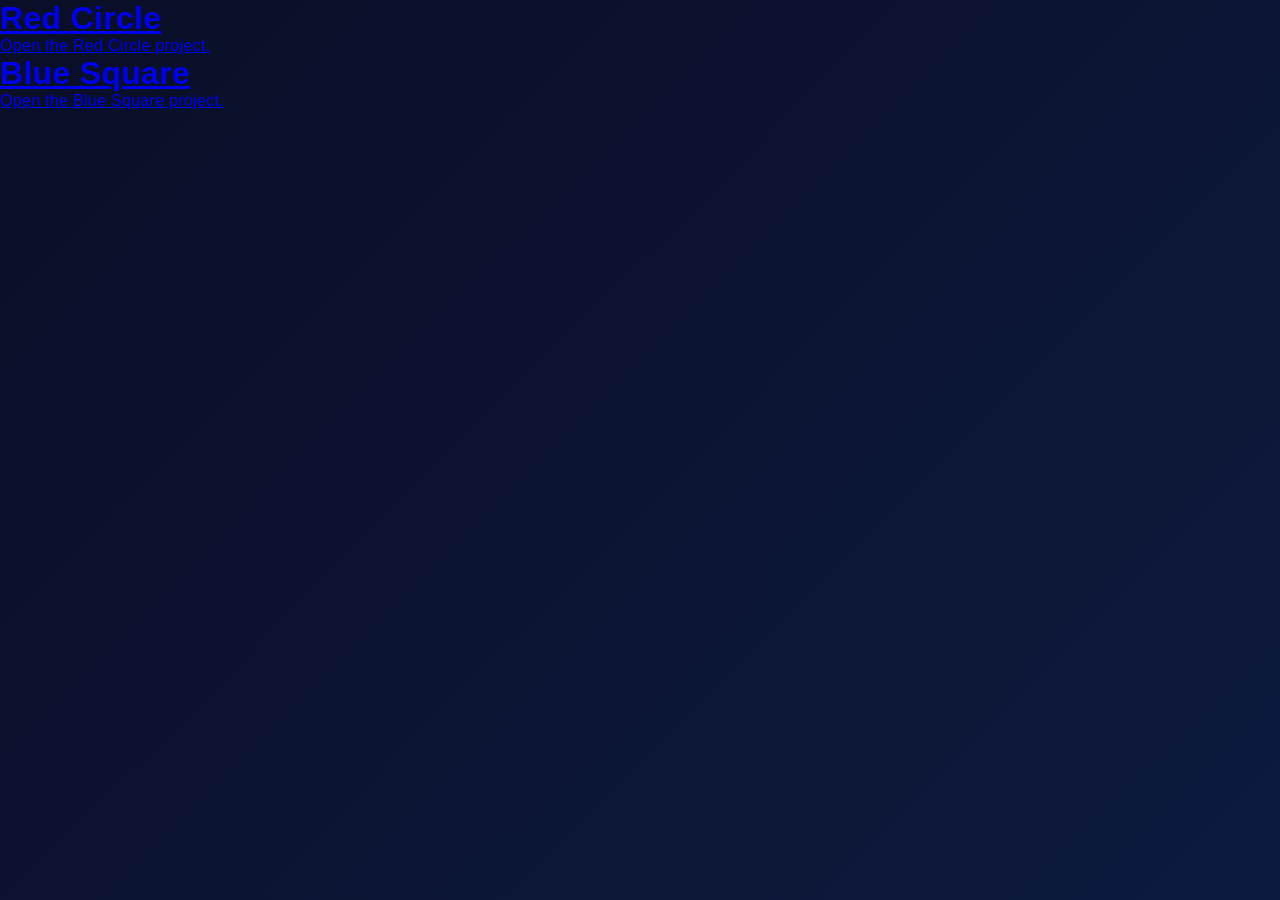
==== index.html @ 88da44d2 "Update index.html" ====
<!DOCTYPE html>
<html lang="en">
  <head>
    <meta charset="UTF-8" />
    <meta name="viewport" content="width=device-width, initial-scale=1.0" />
    <title>Project Launcher</title>
    <link rel="stylesheet" href="style.css" />
  </head>
  <body>
    <main class="cards">
      <a class="card" href="https://vero279.github.io/RedCircle/" target="_blank" rel="noreferrer noopener">
        <h1>Red Circle</h1>
        <p>Open the Red Circle project.</p>
      </a>
      <a class="card" href="https://vero279.github.io/BlueSquare/" target="_blank" rel="noreferrer noopener">
        <h1>Blue Square</h1>
        <p>Open the Blue Square project.</p>
      </a>
    </main>
  </body>
</html>
---- style.css ----
:root {
  /* Color Palette - Elegant Blue & Green Cold Tones */
  --color-bg-primary: #0a0e27;
  --color-bg-secondary: #0f1438;
  --color-bg-accent: #1a2847;
  --color-text-primary: #e8f0ff;
  --color-text-secondary: #a8b8d8;
  --color-accent-blue: #00bfff;
  --color-accent-cyan: #00d4ff;
  --color-accent-teal: #00c9b7;
  --color-accent-green: #2dd4bf;
  --color-grid: rgba(0, 191, 255, 0.04);
  --color-border: rgba(0, 191, 255, 0.12);
  --color-error: #ff6b6b;
  
  /* Glow Colors */
  --color-glow-blue: rgba(0, 191, 255, 0.3);
  --color-glow-teal: rgba(45, 212, 191, 0.2);

  /* Spacing */
  --spacing-unit: 8px;
  --spacing-sm: calc(var(--spacing-unit) * 1);
  --spacing-md: calc(var(--spacing-unit) * 2);
  --spacing-lg: calc(var(--spacing-unit) * 4);

  /* Typography */
  --font-family-mono: "Courier New", "Courier", monospace;
  --font-family-sans: -apple-system, BlinkMacSystemFont, "Segoe UI", Roboto, sans-serif;
  --font-size-xs: 11px;
  --font-size-sm: 14px;
  --font-size-base: 16px;
  --font-weight-regular: 400;
  --font-weight-medium: 500;
  --font-weight-semibold: 600;

  /* Dimensions */
  --btn-width: 260px;
  --btn-height: 72px;
  --btn-gap: var(--spacing-lg);
  --btn-corner-radius: 10px;
  --btn-accent-stripe-width: 3px;
  --grid-cols: 2;
  --grid-max-width: 600px;

  /* Transitions */
  --transition-fast: 150ms cubic-bezier(0.4, 0, 0.2, 1);
  --transition-base: 250ms cubic-bezier(0.4, 0, 0.2, 1);
  --transition-slow: 350ms cubic-bezier(0.4, 0, 0.2, 1);
}

* {
  margin: 0;
  padding: 0;
  box-sizing: border-box;
}

html,
body {
  width: 100%;
  height: 100%;
  background: linear-gradient(135deg, var(--color-bg-primary) 0%, #0d1a3e 100%);
  color: var(--color-text-primary);
  font-family: var(--font-family-sans);
  font-weight: var(--font-weight-regular);
  overflow-x: hidden;
  letter-spacing: 0.3px;
}

.app-container {
  width: 100%;
  height: 100%;
  display: flex;
  align-items: center;
  justify-content: center;
}

.canvas-wrapper {
  width: 100%;
  height: 100%;
  display: flex;
  align-items: center;
  justify-content: center;
}

.canvas-wrapper canvas {
  display: block;
  max-width: 100%;
  max-height: 100%;
}

.error-message {
  padding: var(--spacing-lg);
  background: linear-gradient(135deg, rgba(255, 107, 107, 0.1), rgba(255, 107, 107, 0.05));
  border: 1px solid var(--color-error);
  border-radius: var(--btn-corner-radius);
  color: var(--color-text-primary);
  text-align: center;
  font-size: var(--font-size-base);
  font-weight: var(--font-weight-medium);
}

/* Accessibility: Focus styles for keyboard navigation */
*:focus-visible {
  outline: 2px solid var(--color-accent-cyan);
  outline-offset: 3px;
  border-radius: var(--btn-corner-radius);
}

/* Smooth scrolling */
html {
  scroll-behavior: smooth;
}

/* Responsive design */
@media (max-width: 1024px) {
  :root {
    --grid-cols: 2;
  }
}

@media (max-width: 768px) {
  :root {
    --btn-width: 240px;
    --btn-height: 64px;
    --font-size-xs: 10px;
    --font-size-sm: 12px;
    --grid-cols: 2;
  }
}

@media (max-width: 640px) {
  :root {
    --btn-width: 200px;
    --btn-height: 56px;
    --btn-gap: var(--spacing-md);
    --font-size-xs: 9px;
    --font-size-sm: 11px;
    --grid-cols: 1;
  }
}

@media (max-width: 380px) {
  :root {
    --btn-width: 160px;
    --btn-height: 48px;
    --font-size-sm: 10px;
    --btn-corner-radius: 8px;
  }
}
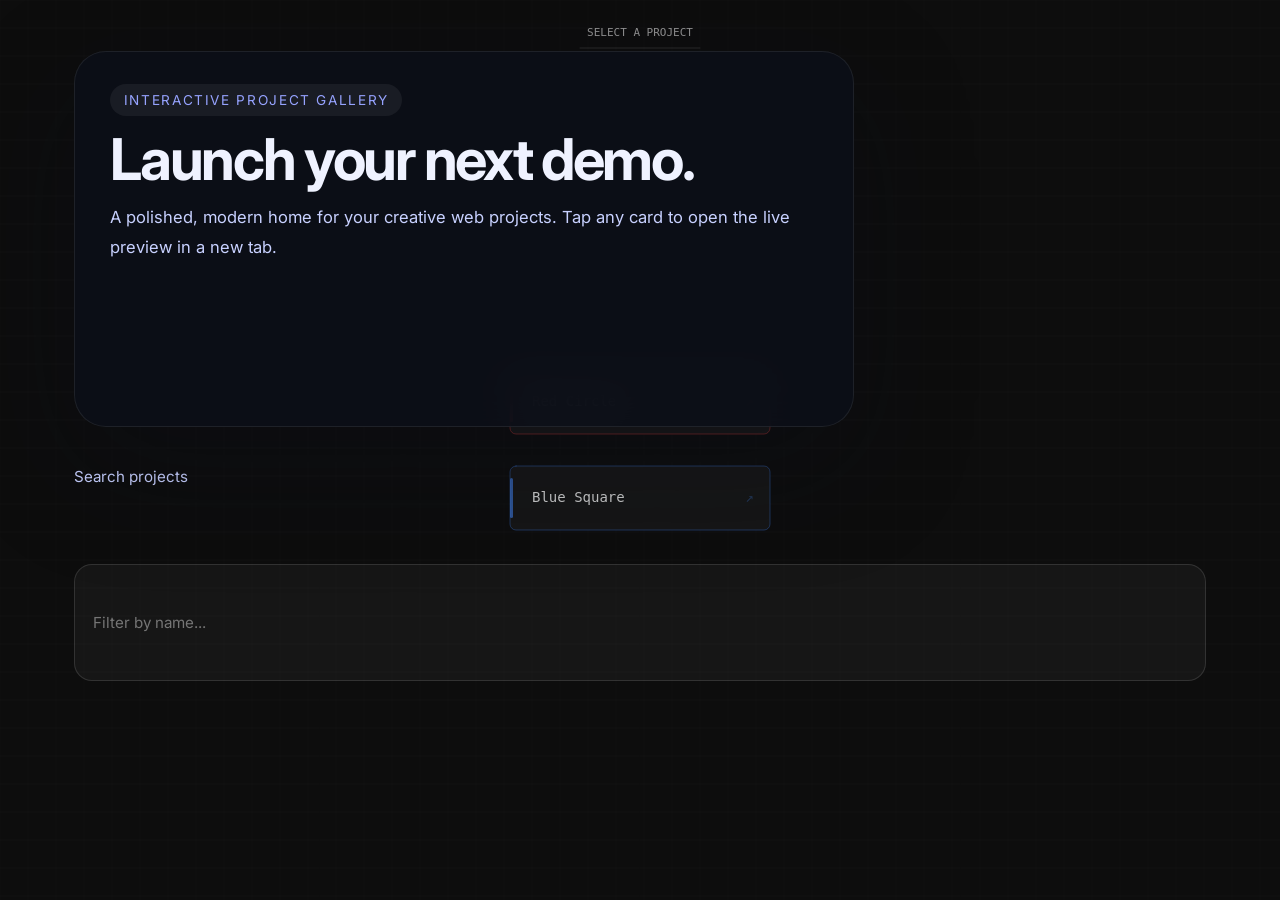
==== commit 9ed5f922: "Update index.html" ====
--- a/index.html
+++ b/index.html
@@ -5,17 +5,77 @@
     <meta name="viewport" content="width=device-width, initial-scale=1.0" />
     <title>Project Launcher</title>
     <link rel="stylesheet" href="style.css" />
+    <link rel="preconnect" href="https://fonts.googleapis.com" />
+    <link rel="preconnect" href="https://fonts.gstatic.com" crossorigin />
+    <link href="https://fonts.googleapis.com/css2?family=Inter:wght@400;500;600;700&display=swap" rel="stylesheet" />
   </head>
   <body>
-    <main class="cards">
-      <a class="card" href="https://vero279.github.io/RedCircle/" target="_blank" rel="noreferrer noopener">
-        <h1>Red Circle</h1>
-        <p>Open the Red Circle project.</p>
-      </a>
-      <a class="card" href="https://vero279.github.io/BlueSquare/" target="_blank" rel="noreferrer noopener">
-        <h1>Blue Square</h1>
-        <p>Open the Blue Square project.</p>
-      </a>
-    </main>
+    <div id="canvas-container"></div>
+
+    <div class="app-shell">
+      <header class="hero">
+        <p class="eyebrow">Interactive project gallery</p>
+        <h1>Launch your next demo.</h1>
+        <p class="subtitle">A polished, modern home for your creative web projects. Tap any card to open the live preview in a new tab.</p>
+      </header>
+
+      <div class="controls">
+        <label class="search-label" for="project-search">
+          Search projects
+          <input id="project-search" type="search" placeholder="Filter by name..." autocomplete="off" />
+        </label>
+      </div>
+
+      <main class="cards" id="projectCards"></main>
+    </div>
+
+    <script src="p5.min.js"></script>
+    <script src="config.js"></script>
+    <script src="sketch.js"></script>
+    <script>
+      const cardsEl = document.querySelector('#projectCards');
+      const searchEl = document.querySelector('#project-search');
+
+      function buildProjectCard(project) {
+        const card = document.createElement('a');
+        card.className = 'card';
+        card.href = project.url;
+        card.target = '_blank';
+        card.rel = 'noreferrer noopener';
+        card.style.setProperty('--accent', `rgba(${project.accent.join(',')}, 1)`);
+
+        card.innerHTML = `
+          <div class="card-copy">
+            <h2>${project.label}</h2>
+            <p>Open the live demo or explore the repository.</p>
+          </div>
+          <div class="card-meta">
+            <span class="card-pill">Demo</span>
+            <span class="card-arrow">↗</span>
+          </div>
+        `;
+
+        return card;
+      }
+
+      function renderCards(filter = '') {
+        const query = filter.trim().toLowerCase();
+        cardsEl.innerHTML = '';
+
+        const filtered = AppConfig.projects.filter((project) =>
+          project.label.toLowerCase().includes(query)
+        );
+
+        if (!filtered.length) {
+          cardsEl.innerHTML = '<p class="empty-state">No projects matched your search.</p>';
+          return;
+        }
+
+        filtered.forEach((project) => cardsEl.appendChild(buildProjectCard(project)));
+      }
+
+      searchEl.addEventListener('input', (event) => renderCards(event.target.value));
+      renderCards();
+    </script>
   </body>
 </html>
--- a/style.css
+++ b/style.css
@@ -1,149 +1,219 @@
-:root {
-  /* Color Palette - Elegant Blue & Green Cold Tones */
-  --color-bg-primary: #0a0e27;
-  --color-bg-secondary: #0f1438;
-  --color-bg-accent: #1a2847;
-  --color-text-primary: #e8f0ff;
-  --color-text-secondary: #a8b8d8;
-  --color-accent-blue: #00bfff;
-  --color-accent-cyan: #00d4ff;
-  --color-accent-teal: #00c9b7;
-  --color-accent-green: #2dd4bf;
-  --color-grid: rgba(0, 191, 255, 0.04);
-  --color-border: rgba(0, 191, 255, 0.12);
-  --color-error: #ff6b6b;
-  
-  /* Glow Colors */
-  --color-glow-blue: rgba(0, 191, 255, 0.3);
-  --color-glow-teal: rgba(45, 212, 191, 0.2);
-
-  /* Spacing */
-  --spacing-unit: 8px;
-  --spacing-sm: calc(var(--spacing-unit) * 1);
-  --spacing-md: calc(var(--spacing-unit) * 2);
-  --spacing-lg: calc(var(--spacing-unit) * 4);
-
-  /* Typography */
-  --font-family-mono: "Courier New", "Courier", monospace;
-  --font-family-sans: -apple-system, BlinkMacSystemFont, "Segoe UI", Roboto, sans-serif;
-  --font-size-xs: 11px;
-  --font-size-sm: 14px;
-  --font-size-base: 16px;
-  --font-weight-regular: 400;
-  --font-weight-medium: 500;
-  --font-weight-semibold: 600;
-
-  /* Dimensions */
-  --btn-width: 260px;
-  --btn-height: 72px;
-  --btn-gap: var(--spacing-lg);
-  --btn-corner-radius: 10px;
-  --btn-accent-stripe-width: 3px;
-  --grid-cols: 2;
-  --grid-max-width: 600px;
-
-  /* Transitions */
-  --transition-fast: 150ms cubic-bezier(0.4, 0, 0.2, 1);
-  --transition-base: 250ms cubic-bezier(0.4, 0, 0.2, 1);
-  --transition-slow: 350ms cubic-bezier(0.4, 0, 0.2, 1);
-}
-
-* {
-  margin: 0;
-  padding: 0;
-  box-sizing: border-box;
-}
-
-html,
-body {
-  width: 100%;
-  height: 100%;
-  background: linear-gradient(135deg, var(--color-bg-primary) 0%, #0d1a3e 100%);
-  color: var(--color-text-primary);
-  font-family: var(--font-family-sans);
-  font-weight: var(--font-weight-regular);
-  overflow-x: hidden;
-  letter-spacing: 0.3px;
-}
-
-.app-container {
-  width: 100%;
-  height: 100%;
-  display: flex;
-  align-items: center;
-  justify-content: center;
-}
-
-.canvas-wrapper {
-  width: 100%;
-  height: 100%;
-  display: flex;
-  align-items: center;
-  justify-content: center;
-}
-
-.canvas-wrapper canvas {
-  display: block;
-  max-width: 100%;
-  max-height: 100%;
-}
-
-.error-message {
-  padding: var(--spacing-lg);
-  background: linear-gradient(135deg, rgba(255, 107, 107, 0.1), rgba(255, 107, 107, 0.05));
-  border: 1px solid var(--color-error);
-  border-radius: var(--btn-corner-radius);
-  color: var(--color-text-primary);
-  text-align: center;
-  font-size: var(--font-size-base);
-  font-weight: var(--font-weight-medium);
-}
-
-/* Accessibility: Focus styles for keyboard navigation */
-*:focus-visible {
-  outline: 2px solid var(--color-accent-cyan);
-  outline-offset: 3px;
-  border-radius: var(--btn-corner-radius);
-}
-
-/* Smooth scrolling */
-html {
-  scroll-behavior: smooth;
-}
-
-/* Responsive design */
-@media (max-width: 1024px) {
-  :root {
-    --grid-cols: 2;
-  }
-}
-
-@media (max-width: 768px) {
-  :root {
-    --btn-width: 240px;
-    --btn-height: 64px;
-    --font-size-xs: 10px;
-    --font-size-sm: 12px;
-    --grid-cols: 2;
-  }
-}
-
-@media (max-width: 640px) {
-  :root {
-    --btn-width: 200px;
-    --btn-height: 56px;
-    --btn-gap: var(--spacing-md);
-    --font-size-xs: 9px;
-    --font-size-sm: 11px;
-    --grid-cols: 1;
-  }
-}
-
-@media (max-width: 380px) {
-  :root {
-    --btn-width: 160px;
-    --btn-height: 48px;
-    --font-size-sm: 10px;
-    --btn-corner-radius: 8px;
-  }
-}+:root {
+  color-scheme: dark;
+  font-family: 'Inter', system-ui, sans-serif;
+  font-size: 16px;
+  background: #08090d;
+  color: #f6f7fb;
+  --accent: 100, 180, 255;
+}
+
+* {
+  margin: 0;
+  padding: 0;
+  box-sizing: border-box;
+}
+
+html,
+body {
+  min-height: 100%;
+}
+
+body {
+  min-height: 100vh;
+  overflow-x: hidden;
+  position: relative;
+  background: radial-gradient(circle at top left, rgba(98, 128, 255, 0.14), transparent 24%),
+    radial-gradient(circle at bottom right, rgba(66, 229, 201, 0.14), transparent 22%),
+    linear-gradient(180deg, #05070b 0%, #0b0d13 100%);
+  color: #eff2ff;
+}
+
+body::before {
+  content: '';
+  position: fixed;
+  inset: 0;
+  background: linear-gradient(180deg, rgba(255, 255, 255, 0.03), transparent 46%),
+    radial-gradient(circle at center, rgba(255, 255, 255, 0.06), transparent 28%);
+  pointer-events: none;
+  z-index: 0;
+}
+
+#canvas-container {
+  position: fixed;
+  inset: 0;
+  z-index: 0;
+  pointer-events: none;
+}
+
+.app-shell {
+  position: relative;
+  z-index: 1;
+  min-height: 100vh;
+  max-width: 1180px;
+  margin: 0 auto;
+  padding: clamp(2rem, 4vw, 4rem) 1.5rem 3rem;
+  display: grid;
+  gap: 2.5rem;
+}
+
+.hero {
+  max-width: 780px;
+  padding: 2rem 2.2rem;
+  border-radius: 32px;
+  background: rgba(12, 15, 24, 0.88);
+  border: 1px solid rgba(255, 255, 255, 0.08);
+  box-shadow: 0 40px 120px rgba(10, 14, 28, 0.27);
+  backdrop-filter: blur(18px);
+}
+
+.eyebrow {
+  display: inline-flex;
+  margin-bottom: 1rem;
+  padding: 0.5rem 0.85rem;
+  border-radius: 999px;
+  background: rgba(255, 255, 255, 0.06);
+  color: #96a3ff;
+  font-size: 0.85rem;
+  letter-spacing: 0.12em;
+  text-transform: uppercase;
+}
+
+.hero h1 {
+  font-size: clamp(2.55rem, 4.5vw, 4.5rem);
+  line-height: 0.95;
+  margin-bottom: 1rem;
+  letter-spacing: -0.04em;
+}
+
+.subtitle {
+  max-width: 54rem;
+  font-size: 1.04rem;
+  line-height: 1.8;
+  color: #c8d1ff;
+}
+
+.controls {
+  display: flex;
+  justify-content: flex-start;
+}
+
+.search-label {
+  width: 100%;
+  display: grid;
+  gap: 0.75rem;
+  color: #c7d0ff;
+  font-size: 0.95rem;
+}
+
+.search-label input {
+  width: 100%;
+  min-height: 3.1rem;
+  padding: 0.95rem 1.15rem;
+  border-radius: 18px;
+  border: 1px solid rgba(255, 255, 255, 0.12);
+  background: rgba(255, 255, 255, 0.04);
+  color: #eef2ff;
+  font: inherit;
+  outline: none;
+  transition: border-color 180ms ease, transform 180ms ease, background 180ms ease;
+}
+
+.search-label input:focus {
+  border-color: rgba(105, 180, 255, 0.56);
+  background: rgba(255, 255, 255, 0.07);
+  transform: translateY(-1px);
+}
+
+.cards {
+  display: grid;
+  gap: 1.25rem;
+  grid-template-columns: repeat(auto-fit, minmax(240px, 1fr));
+}
+
+.card {
+  display: flex;
+  justify-content: space-between;
+  align-items: center;
+  gap: 1rem;
+  min-height: 130px;
+  padding: 1.5rem;
+  border-radius: 26px;
+  text-decoration: none;
+  border: 1px solid rgba(var(--accent), 0.12);
+  background: rgba(13, 18, 32, 0.88);
+  box-shadow: 0 18px 40px rgba(5, 10, 30, 0.22), 0 0 0 1px rgba(var(--accent), 0.04);
+  transition: transform 180ms ease, border-color 180ms ease, background 180ms ease, box-shadow 180ms ease;
+  cursor: pointer;
+}
+
+.card:hover,
+.card:focus-visible {
+  transform: translateY(-4px);
+  border-color: rgba(136, 174, 255, 0.32);
+  background: rgba(24, 32, 54, 0.94);
+  box-shadow: 0 28px 70px rgba(4, 11, 27, 0.32);
+}
+
+.card-copy h2 {
+  font-size: 1.15rem;
+  margin-bottom: 0.55rem;
+}
+
+.card-copy p {
+  color: rgba(225, 233, 255, 0.72);
+  line-height: 1.7;
+  max-width: 24rem;
+}
+
+.card-meta {
+  display: grid;
+  gap: 0.8rem;
+  justify-items: end;
+  text-align: right;
+}
+
+.card-pill {
+  display: inline-flex;
+  align-items: center;
+  justify-content: center;
+  padding: 0.5rem 0.85rem;
+  border-radius: 999px;
+  background: linear-gradient(135deg, rgba(58, 110, 255, 0.18), rgba(31, 210, 255, 0.14));
+  color: #a3c7ff;
+  font-size: 0.85rem;
+  letter-spacing: 0.02em;
+}
+
+.card-arrow {
+  color: rgba(168, 210, 255, 0.84);
+  font-size: 1.2rem;
+}
+
+.empty-state {
+  padding: 2rem 1.5rem;
+  border-radius: 24px;
+  background: rgba(255, 255, 255, 0.04);
+  color: rgba(255, 255, 255, 0.75);
+  text-align: center;
+  border: 1px dashed rgba(255, 255, 255, 0.12);
+}
+
+@media (max-width: 720px) {
+  .hero {
+    padding: 1.8rem 1.4rem;
+  }
+
+  .hero h1 {
+    font-size: clamp(2rem, 9vw, 3.2rem);
+  }
+
+  .card {
+    flex-direction: column;
+    align-items: flex-start;
+  }
+
+  .card-meta {
+    width: 100%;
+    text-align: left;
+  }
+}
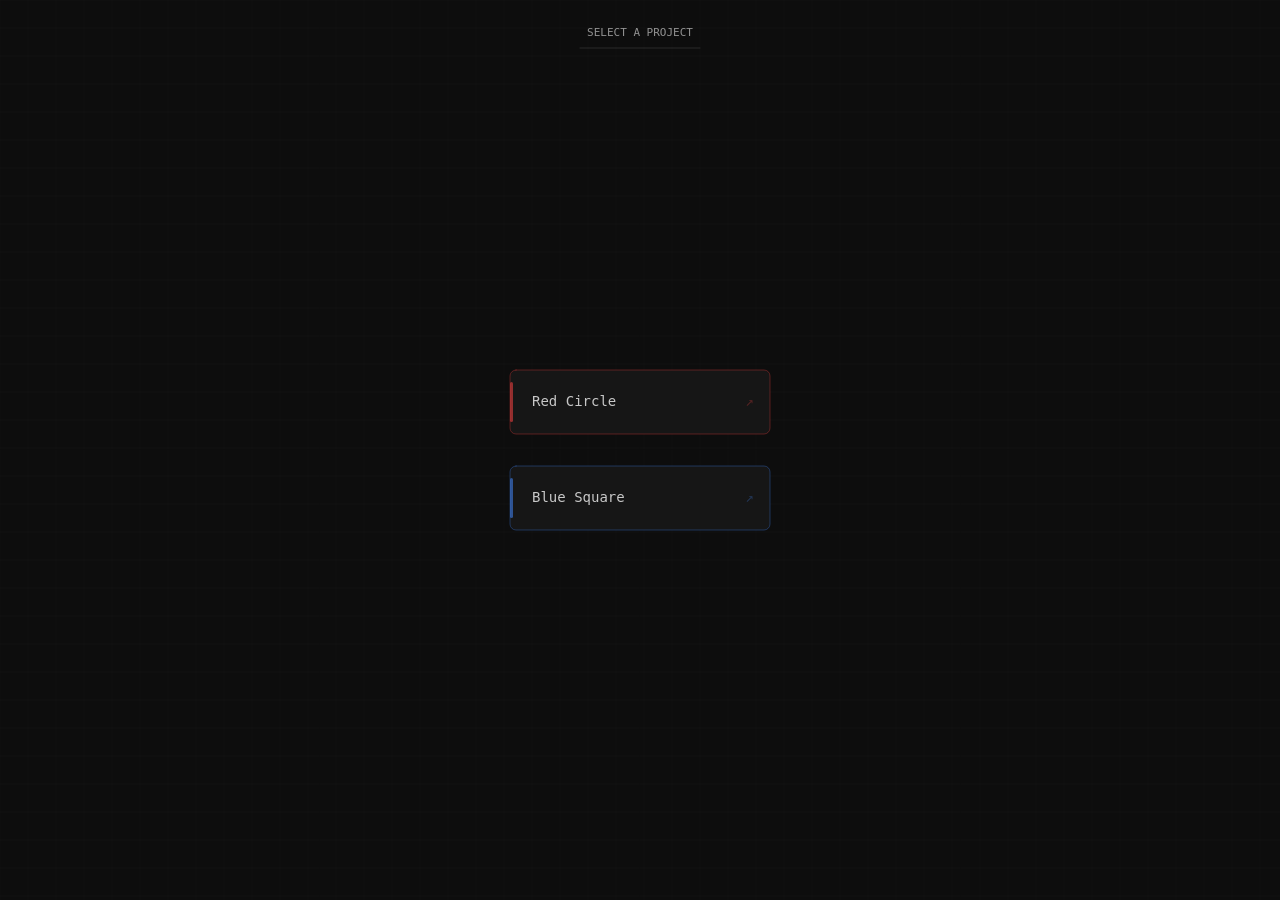
==== commit 10314281: "Update index.html" ====
--- a/index.html
+++ b/index.html
@@ -11,14 +11,6 @@
   </head>
   <body>
     <div id="canvas-container"></div>
-
-    <div class="app-shell">
-      <header class="hero">
-        <p class="eyebrow">Interactive project gallery</p>
-        <h1>Launch your next demo.</h1>
-        <p class="subtitle">A polished, modern home for your creative web projects. Tap any card to open the live preview in a new tab.</p>
-      </header>
-
       <div class="controls">
         <label class="search-label" for="project-search">
           Search projects
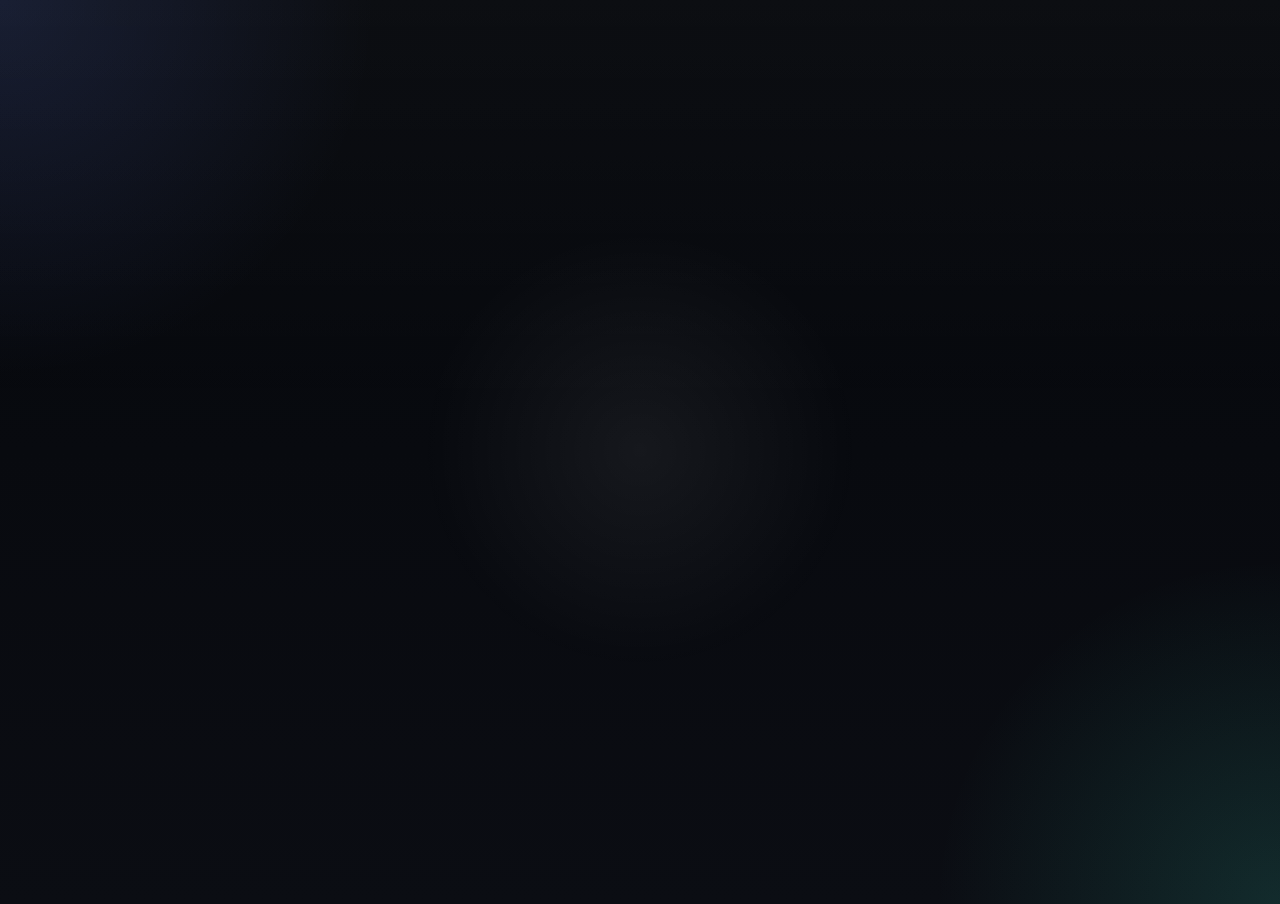
==== commit d6b5b656: "Update index.html" ====
--- a/index.html
+++ b/index.html
@@ -10,17 +10,6 @@
     <link href="https://fonts.googleapis.com/css2?family=Inter:wght@400;500;600;700&display=swap" rel="stylesheet" />
   </head>
   <body>
-    <div id="canvas-container"></div>
-      <div class="controls">
-        <label class="search-label" for="project-search">
-          Search projects
-          <input id="project-search" type="search" placeholder="Filter by name..." autocomplete="off" />
-        </label>
-      </div>
-
-      <main class="cards" id="projectCards"></main>
-    </div>
-
     <script src="p5.min.js"></script>
     <script src="config.js"></script>
     <script src="sketch.js"></script>
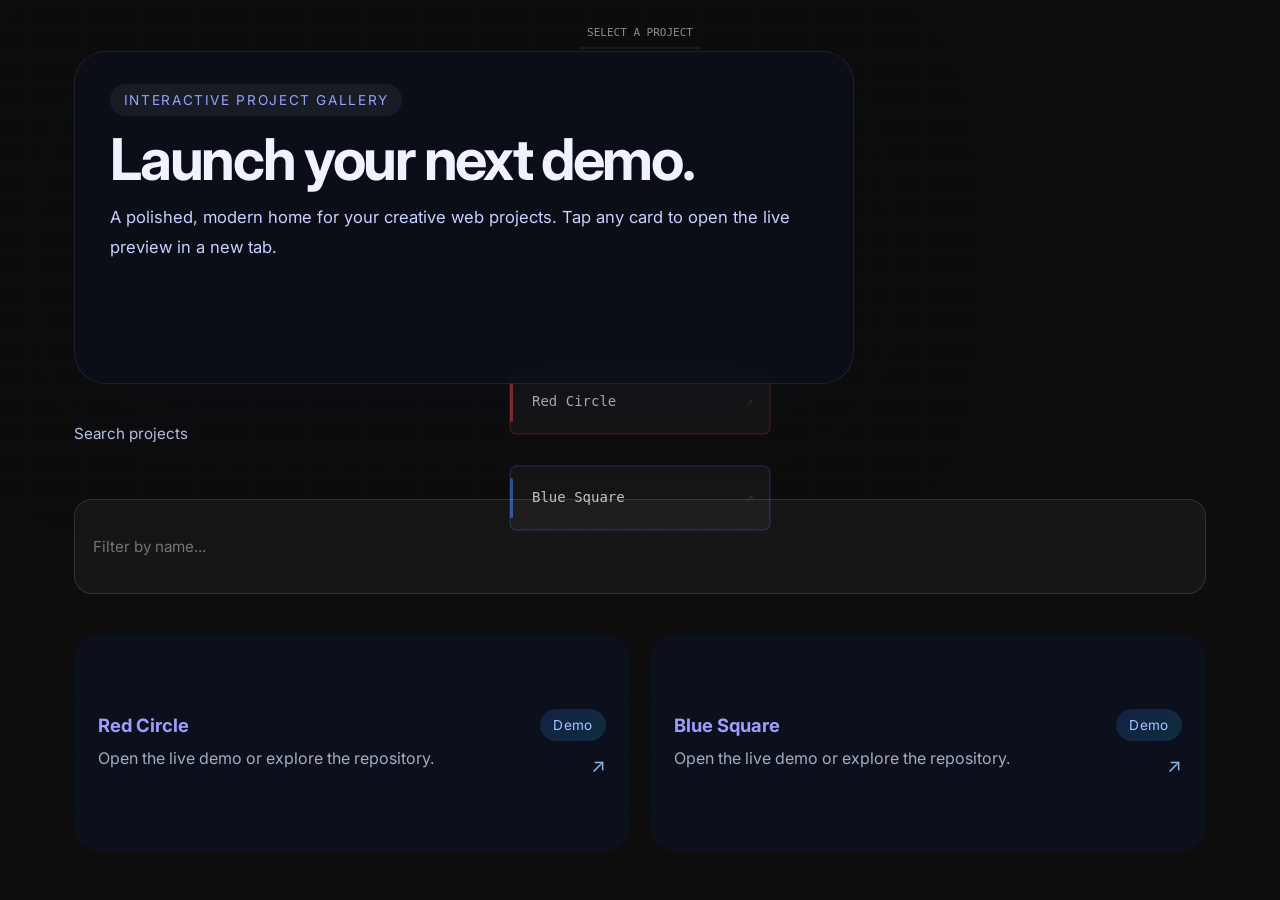
==== commit 1566e48e: "Update index.html" ====
--- a/index.html
+++ b/index.html
@@ -10,6 +10,25 @@
     <link href="https://fonts.googleapis.com/css2?family=Inter:wght@400;500;600;700&display=swap" rel="stylesheet" />
   </head>
   <body>
+    <div id="canvas-container"></div>
+
+    <div class="app-shell">
+      <header class="hero">
+        <p class="eyebrow">Interactive project gallery</p>
+        <h1>Launch your next demo.</h1>
+        <p class="subtitle">A polished, modern home for your creative web projects. Tap any card to open the live preview in a new tab.</p>
+      </header>
+
+      <div class="controls">
+        <label class="search-label" for="project-search">
+          Search projects
+          <input id="project-search" type="search" placeholder="Filter by name..." autocomplete="off" />
+        </label>
+      </div>
+
+      <main class="cards" id="projectCards"></main>
+    </div>
+
     <script src="p5.min.js"></script>
     <script src="config.js"></script>
     <script src="sketch.js"></script>
@@ -43,7 +62,8 @@
         const query = filter.trim().toLowerCase();
         cardsEl.innerHTML = '';
 
-        const filtered = AppConfig.projects.filter((project) =>
+        const projects = getProjects();
+        const filtered = projects.filter((project) =>
           project.label.toLowerCase().includes(query)
         );
 
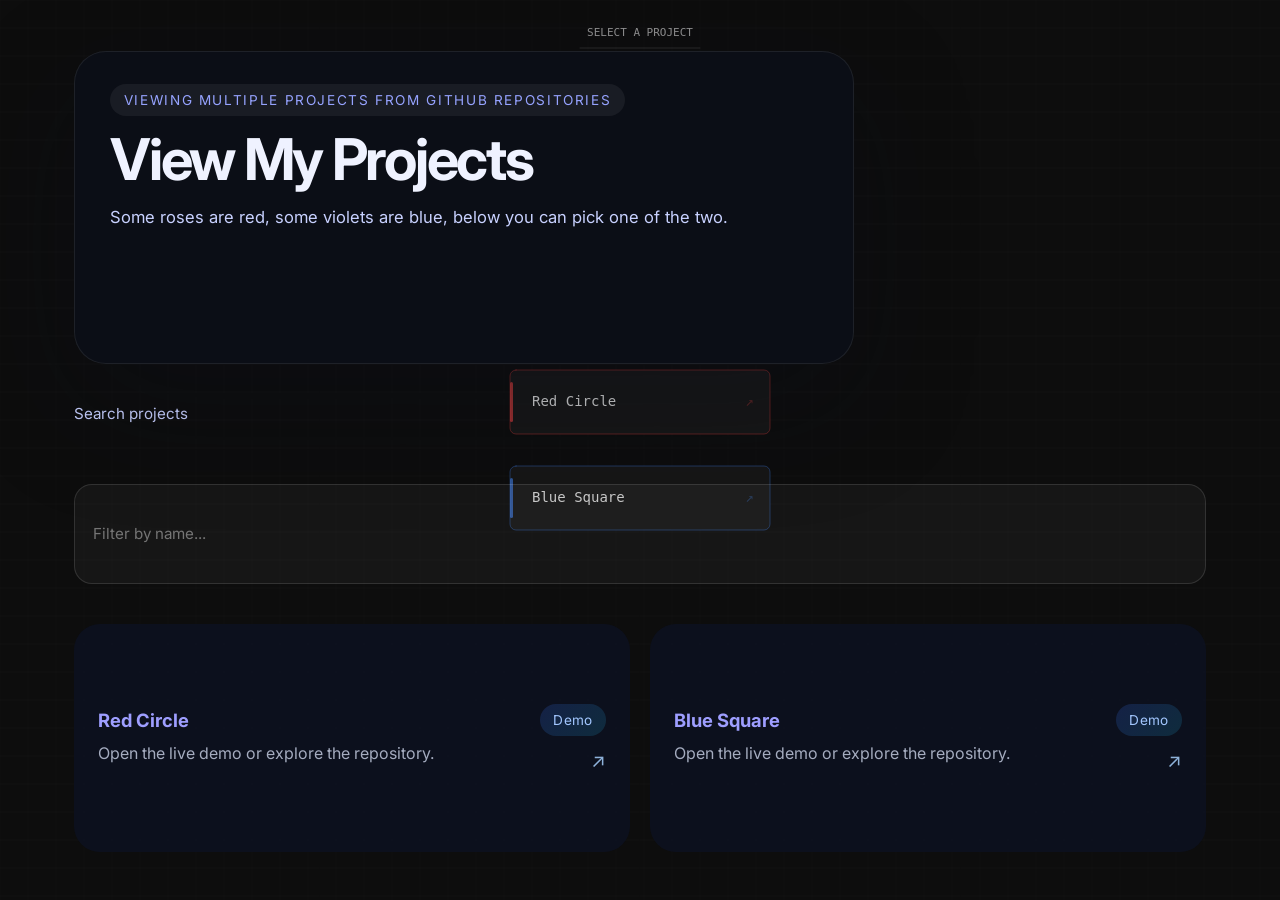
==== commit 5e736a72: "Update header content in index.html" ====
--- a/index.html
+++ b/index.html
@@ -14,9 +14,9 @@
 
     <div class="app-shell">
       <header class="hero">
-        <p class="eyebrow">Interactive project gallery</p>
-        <h1>Launch your next demo.</h1>
-        <p class="subtitle">A polished, modern home for your creative web projects. Tap any card to open the live preview in a new tab.</p>
+        <p class="eyebrow">Viewing Multiple Projects from Github Repositories</p>
+        <h1>View My Projects</h1>
+        <p class="subtitle">Some roses are red, some violets are blue, below you can pick one of the two.</p>
       </header>
 
       <div class="controls">
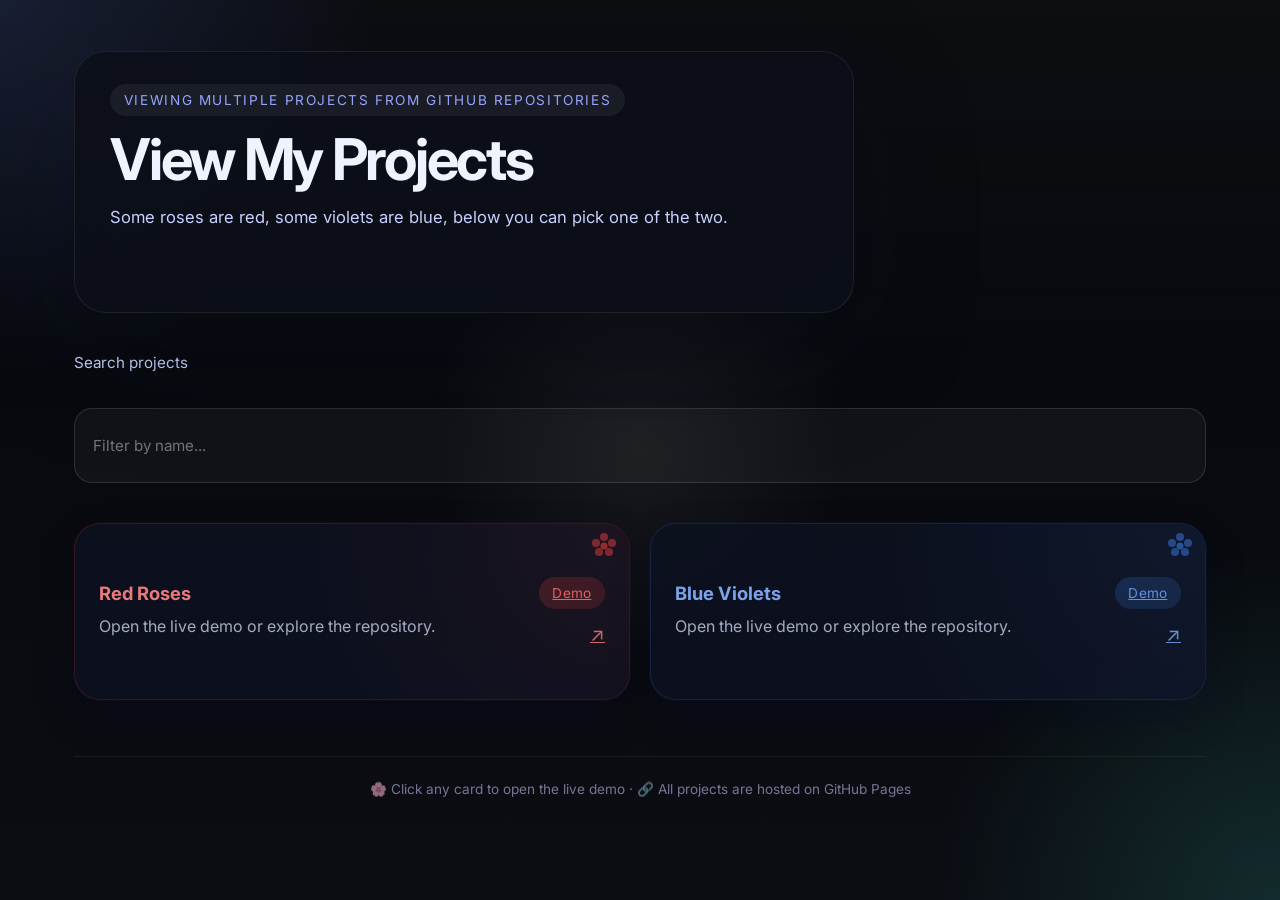
==== commit a5e0dcb8: "Add files via upload" ====
--- a/index.html
+++ b/index.html
@@ -27,56 +27,15 @@
       </div>
 
       <main class="cards" id="projectCards"></main>
+
+      <footer class="site-footer">
+        <p>🌸 Click any card to open the live demo · 🔗 All projects are hosted on GitHub Pages</p>
+      </footer>
     </div>
 
     <script src="p5.min.js"></script>
     <script src="config.js"></script>
     <script src="sketch.js"></script>
-    <script>
-      const cardsEl = document.querySelector('#projectCards');
-      const searchEl = document.querySelector('#project-search');
-
-      function buildProjectCard(project) {
-        const card = document.createElement('a');
-        card.className = 'card';
-        card.href = project.url;
-        card.target = '_blank';
-        card.rel = 'noreferrer noopener';
-        card.style.setProperty('--accent', `rgba(${project.accent.join(',')}, 1)`);
-
-        card.innerHTML = `
-          <div class="card-copy">
-            <h2>${project.label}</h2>
-            <p>Open the live demo or explore the repository.</p>
-          </div>
-          <div class="card-meta">
-            <span class="card-pill">Demo</span>
-            <span class="card-arrow">↗</span>
-          </div>
-        `;
-
-        return card;
-      }
-
-      function renderCards(filter = '') {
-        const query = filter.trim().toLowerCase();
-        cardsEl.innerHTML = '';
-
-        const projects = getProjects();
-        const filtered = projects.filter((project) =>
-          project.label.toLowerCase().includes(query)
-        );
-
-        if (!filtered.length) {
-          cardsEl.innerHTML = '<p class="empty-state">No projects matched your search.</p>';
-          return;
-        }
-
-        filtered.forEach((project) => cardsEl.appendChild(buildProjectCard(project)));
-      }
-
-      searchEl.addEventListener('input', (event) => renderCards(event.target.value));
-      renderCards();
-    </script>
+    <script src="ui.js"></script>
   </body>
-</html>
+</html>
--- a/style.css
+++ b/style.css
@@ -131,6 +131,7 @@
 }
 
 .card {
+  position: relative;
   display: flex;
   justify-content: space-between;
   align-items: center;
@@ -139,24 +140,97 @@
   padding: 1.5rem;
   border-radius: 26px;
   text-decoration: none;
-  border: 1px solid rgba(var(--accent), 0.12);
+  border: 1px solid rgba(var(--accent-r, 100), var(--accent-g, 180), var(--accent-b, 255), 0.18);
   background: rgba(13, 18, 32, 0.88);
-  box-shadow: 0 18px 40px rgba(5, 10, 30, 0.22), 0 0 0 1px rgba(var(--accent), 0.04);
+  box-shadow: 0 18px 40px rgba(5, 10, 30, 0.22), 0 0 0 1px rgba(var(--accent-r, 100), var(--accent-g, 180), var(--accent-b, 255), 0.06);
   transition: transform 180ms ease, border-color 180ms ease, background 180ms ease, box-shadow 180ms ease;
   cursor: pointer;
+  overflow: hidden;
+}
+
+/* Subtle gradient overlay using the accent color */
+.card::after {
+  content: '';
+  position: absolute;
+  inset: 0;
+  border-radius: 26px;
+  background: radial-gradient(
+    circle at top right,
+    rgba(var(--accent-r, 100), var(--accent-g, 180), var(--accent-b, 255), 0.08),
+    transparent 55%
+  );
+  pointer-events: none;
+  z-index: 0;
 }
 
 .card:hover,
 .card:focus-visible {
   transform: translateY(-4px);
-  border-color: rgba(136, 174, 255, 0.32);
+  border-color: rgba(var(--accent-r, 100), var(--accent-g, 180), var(--accent-b, 255), 0.4);
   background: rgba(24, 32, 54, 0.94);
   box-shadow: 0 28px 70px rgba(4, 11, 27, 0.32);
+}
+
+/* ── Flower icon (top-right corner) ── */
+.card-flower {
+  position: absolute;
+  top: 0.6rem;
+  right: 0.7rem;
+  width: 28px;
+  height: 28px;
+  z-index: 2;
+  opacity: 0.7;
+  pointer-events: none;
+}
+
+/* Draw flower petals with box-shadows */
+.card-flower::before,
+.card-flower::after {
+  content: '';
+  position: absolute;
+  border-radius: 50%;
+}
+
+/* Center dot */
+.card-flower::before {
+  width: 7px;
+  height: 7px;
+  background: rgba(var(--accent-r, 200), var(--accent-g, 40), var(--accent-b, 50), 0.9);
+  top: 50%;
+  left: 50%;
+  transform: translate(-50%, -65%);
+  z-index: 2;
+}
+
+/* Petals via multiple box-shadows on the after pseudo-element */
+.card-flower::after {
+  width: 8px;
+  height: 8px;
+  background: rgba(var(--accent-r, 200), var(--accent-g, 40), var(--accent-b, 50), 0.75);
+  top: 0;
+  left: 50%;
+  transform: translateX(-50%);
+  border-radius: 50%;
+  box-shadow:
+    /* petal 2 */ 8px 6px 0 0 rgba(var(--accent-r, 200), var(--accent-g, 40), var(--accent-b, 50), 0.75),
+    /* petal 3 */ 5px 15px 0 0 rgba(var(--accent-r, 200), var(--accent-g, 40), var(--accent-b, 50), 0.75),
+    /* petal 4 */ -5px 15px 0 0 rgba(var(--accent-r, 200), var(--accent-g, 40), var(--accent-b, 50), 0.75),
+    /* petal 5 */ -8px 6px 0 0 rgba(var(--accent-r, 200), var(--accent-g, 40), var(--accent-b, 50), 0.75);
+}
+
+.card-copy {
+  position: relative;
+  z-index: 1;
 }
 
 .card-copy h2 {
   font-size: 1.15rem;
   margin-bottom: 0.55rem;
+  color: rgb(
+    calc(var(--accent-r, 255) * 0.7 + 80),
+    calc(var(--accent-g, 255) * 0.7 + 80),
+    calc(var(--accent-b, 255) * 0.7 + 80)
+  );
 }
 
 .card-copy p {
@@ -170,6 +244,8 @@
   gap: 0.8rem;
   justify-items: end;
   text-align: right;
+  position: relative;
+  z-index: 1;
 }
 
 .card-pill {
@@ -178,14 +254,27 @@
   justify-content: center;
   padding: 0.5rem 0.85rem;
   border-radius: 999px;
-  background: linear-gradient(135deg, rgba(58, 110, 255, 0.18), rgba(31, 210, 255, 0.14));
-  color: #a3c7ff;
+  background: linear-gradient(
+    135deg,
+    rgba(var(--accent-r, 58), var(--accent-g, 110), var(--accent-b, 255), 0.22),
+    rgba(var(--accent-r, 31), var(--accent-g, 210), var(--accent-b, 255), 0.16)
+  );
+  color: rgb(
+    calc(var(--accent-r, 163) * 0.8 + 50),
+    calc(var(--accent-g, 199) * 0.8 + 50),
+    calc(var(--accent-b, 255) * 0.8 + 50)
+  );
   font-size: 0.85rem;
   letter-spacing: 0.02em;
 }
 
 .card-arrow {
-  color: rgba(168, 210, 255, 0.84);
+  color: rgba(
+    calc(var(--accent-r, 168) * 0.7 + 70),
+    calc(var(--accent-g, 210) * 0.7 + 70),
+    calc(var(--accent-b, 255) * 0.7 + 70),
+    0.9
+  );
   font-size: 1.2rem;
 }
 
@@ -198,6 +287,16 @@
   border: 1px dashed rgba(255, 255, 255, 0.12);
 }
 
+/* ── Footer ── */
+.site-footer {
+  text-align: center;
+  padding: 1.5rem 1rem 0.5rem;
+  color: rgba(200, 210, 255, 0.55);
+  font-size: 0.85rem;
+  border-top: 1px solid rgba(255, 255, 255, 0.06);
+  margin-top: 1rem;
+}
+
 @media (max-width: 720px) {
   .hero {
     padding: 1.8rem 1.4rem;
@@ -216,4 +315,9 @@
     width: 100%;
     text-align: left;
   }
-}
+
+  .card-flower {
+    top: 0.5rem;
+    right: 0.5rem;
+  }
+}
